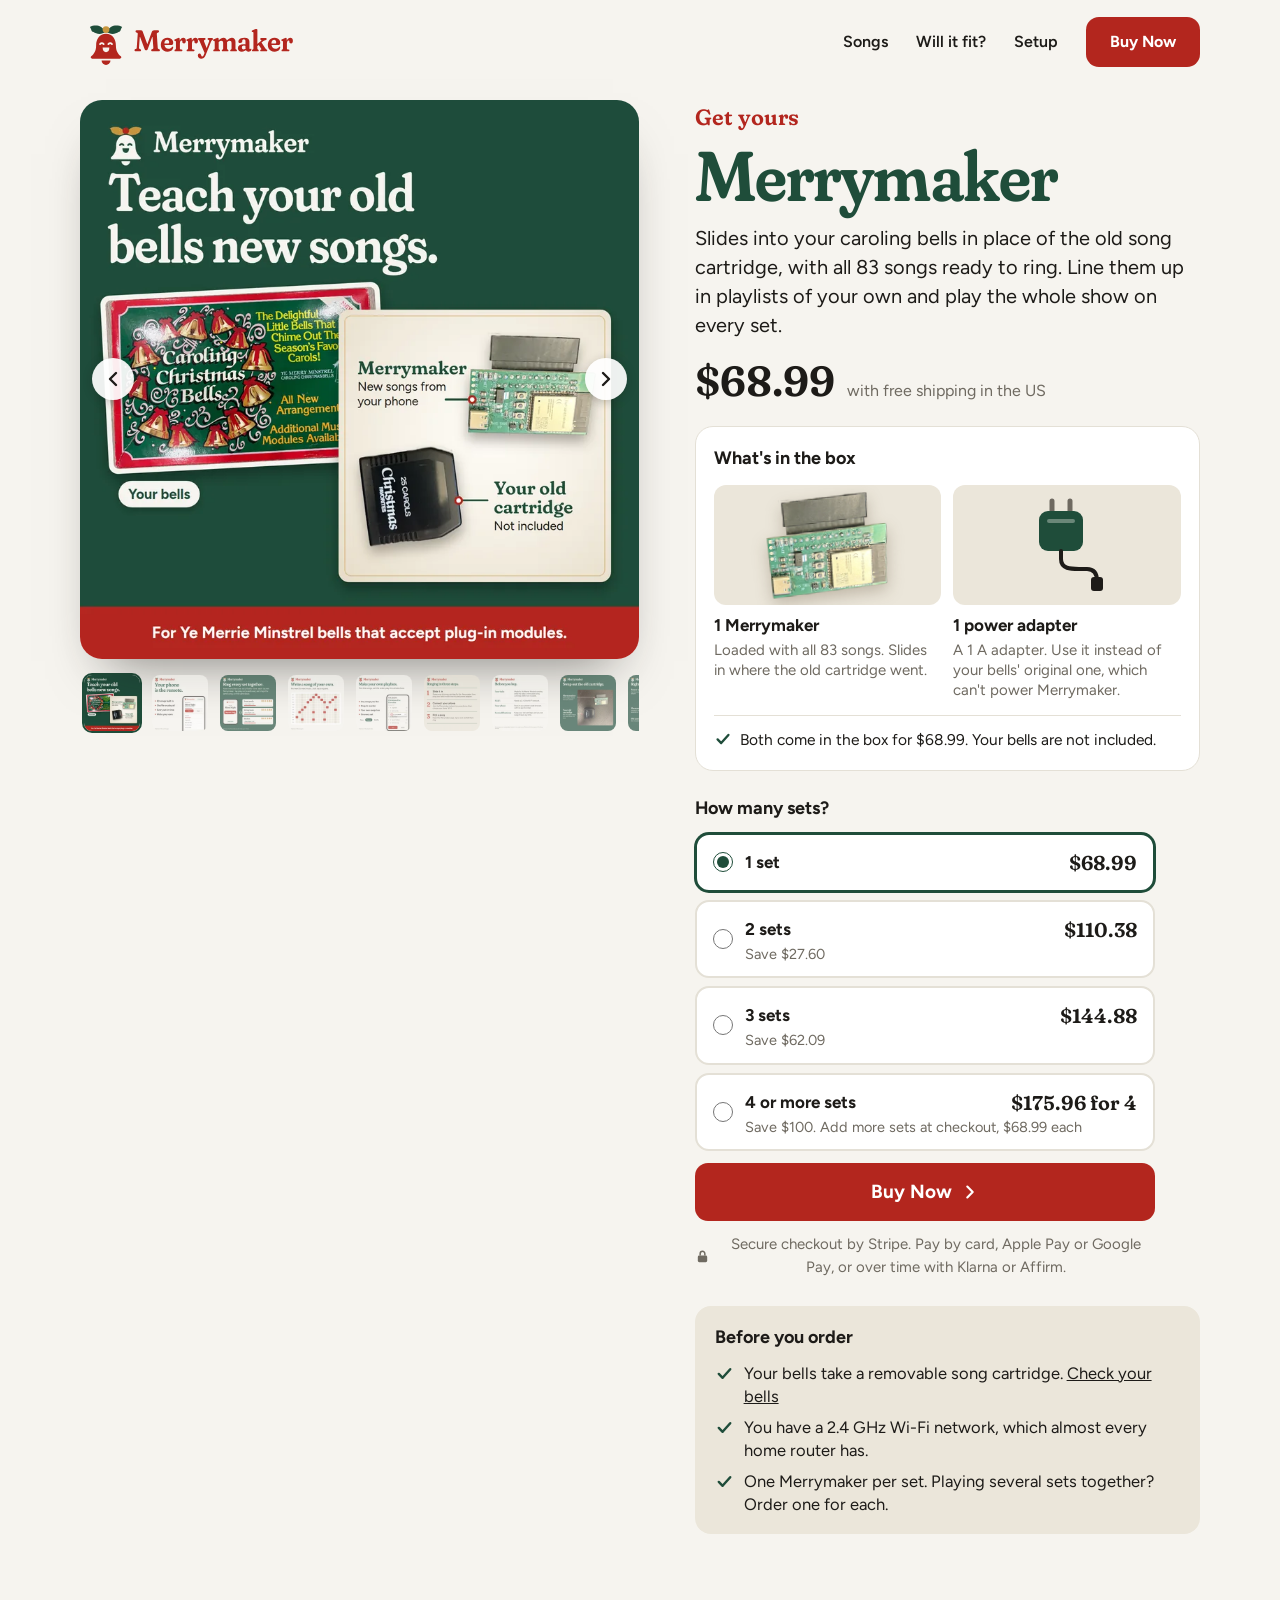
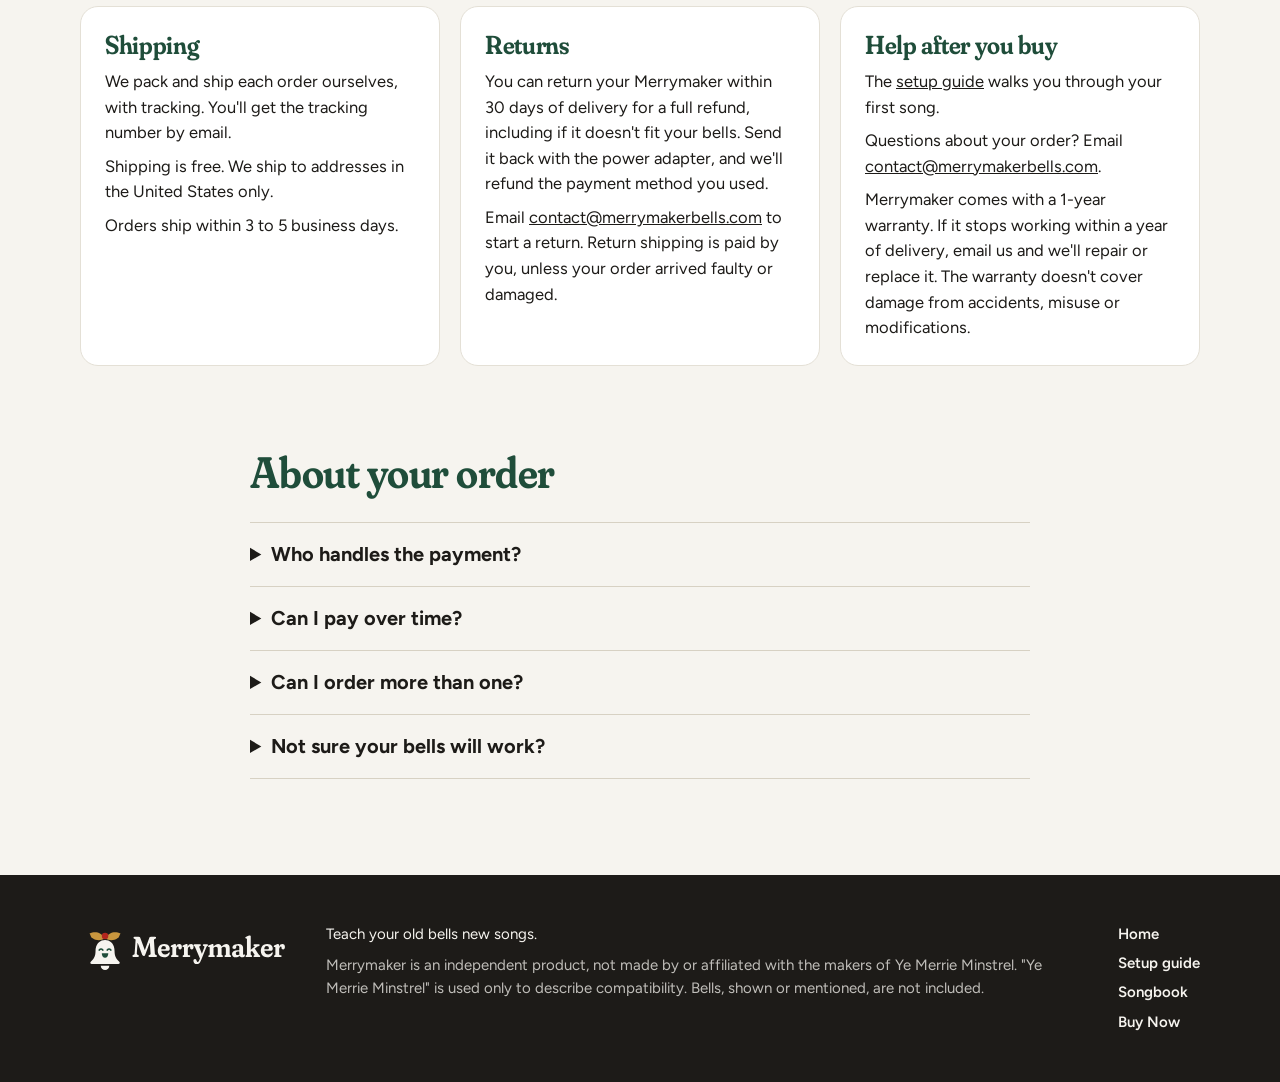
==== buy/index.html @ 20d55457 "Build from open-jingle-bells b31daf8 (web/2026-11-07.5)" ====
<!doctype html>
<html lang="en" class="no-js">
<head>
<meta charset="utf-8">
<script>(function(w,d,s,l,i){w[l]=w[l]||[];w[l].push({'gtm.start':new Date().getTime(),event:'gtm.js'});var f=d.getElementsByTagName(s)[0],j=d.createElement(s),dl=l!='dataLayer'?'&l='+l:'';j.async=true;j.src='https://www.googletagmanager.com/gtm.js?id='+i+dl;f.parentNode.insertBefore(j,f);})(window,document,'script','dataLayer','GTM-5VJ4SF43');</script>
<meta name="viewport" content="width=device-width,initial-scale=1">
<title>Buy Merrymaker</title>

<meta name="description" content="Order a Merrymaker for your Ye Merrie Minstrel caroling bells. 83 songs, a 1 A power adapter, and secure checkout by Stripe.">
<link rel="canonical" href="https://merrymakerbells.com/buy/">
<meta name="theme-color" content="#1f4d3a">
<meta property="og:type" content="product">
<meta property="og:url" content="https://merrymakerbells.com/buy/">
<meta property="og:title" content="Buy Merrymaker">
<meta property="og:description" content="83 songs for your caroling bells, played from your phone.">
<meta property="og:image" content="https://merrymakerbells.com/img/share.jpg">
<meta name="twitter:card" content="summary_large_image">
<link rel="icon" href="/img/favicon.svg" type="image/svg+xml">
<link rel="apple-touch-icon" href="/apple-touch-icon.png">
<link rel="preload" href="/fonts/fraunces.woff2" as="font" type="font/woff2" crossorigin>
<link rel="stylesheet" href="/site.css">
<style>
.order{display:grid;grid-template-columns:minmax(0,1.05fr) minmax(0,.95fr);gap:56px;align-items:start;padding-top:16px;padding-bottom:72px}

/* Gallery: main viewer with a thumbnail strip underneath */
.gallery{position:sticky;top:16px;display:grid;gap:12px}
.viewer{position:relative}
.slides{display:flex;overflow-x:auto;scroll-snap-type:x mandatory;scrollbar-width:none;border-radius:22px;aspect-ratio:1;box-shadow:0 28px 50px -26px rgba(29,27,24,.55)}
.slides::-webkit-scrollbar{display:none}
.slide{flex:0 0 100%;scroll-snap-align:center;scroll-snap-stop:always;aspect-ratio:1}
.zoom{display:block;width:100%;height:100%;cursor:zoom-in}
.zoom img{width:100%;height:100%;object-fit:cover}
.nav{position:absolute;top:50%;transform:translateY(-50%);width:42px;height:42px;border-radius:50%;background:rgba(255,255,255,.92);box-shadow:0 2px 10px rgba(29,27,24,.25);display:grid;place-items:center;color:var(--ink)}
.nav:hover{background:#fff;color:var(--cardinal)}
.nav svg{width:20px;height:20px}
.nav.prev{left:12px}
.nav.next{right:12px}
.rail{display:grid;grid-auto-flow:column;grid-auto-columns:60px;gap:8px;overflow-x:auto;padding:2px 2px 6px;scrollbar-width:thin}
.thumb{display:block;width:60px;height:60px;border-radius:10px;overflow:hidden;border:2px solid transparent;opacity:.65;transition:opacity .12s,border-color .12s}
.thumb img{width:100%;height:100%;object-fit:cover}
.thumb:hover{opacity:1}
.thumb[aria-current]{border-color:var(--evergreen);opacity:1}
.no-js .nav{display:none}

/* Order panel */
.order h1{font-size:clamp(44px,5.5vw,72px);line-height:1.02;color:var(--evergreen);margin-bottom:12px}
.order .lede{font-size:20px;line-height:1.45;margin-bottom:20px;max-width:30em}
.price{display:flex;align-items:baseline;gap:12px;margin-bottom:22px}
.price b{font-family:var(--font-display);font-weight:620;font-size:42px;line-height:1;font-variant-numeric:lining-nums}
.price span{color:var(--stone);font-size:16px}
.box{margin:0 0 24px;border:1px solid var(--line);border-radius:18px;background:var(--card);padding:18px}
.box h2{font-size:18px;font-weight:700;margin-bottom:12px}
.box ul{display:grid;grid-template-columns:1fr 1fr;gap:12px}
.box li{display:flex;flex-direction:column;gap:4px;font-weight:700;font-size:17px;line-height:1.25}
.box .pic{display:grid;place-items:center;height:120px;border-radius:12px;background:var(--paper-deep);margin-bottom:6px;overflow:hidden}
.box .pic img{width:auto;height:auto;max-width:82%;max-height:100px;transform:rotate(-4deg);filter:drop-shadow(0 6px 8px rgba(60,40,10,.25))}
.box .pic svg{width:96px;height:96px}
.box small{font-weight:400;color:var(--stone);font-size:15px;line-height:1.35}
.box .both{margin-top:14px;padding-top:12px;border-top:1px solid var(--line);font-size:15.5px;display:flex;gap:8px;align-items:flex-start}
.box .both svg{width:18px;height:18px;flex:none;margin-top:2px;color:var(--evergreen)}
.pay{display:grid;gap:12px;max-width:460px}
.pay .btn{width:100%;font-size:19px;min-height:58px}
.pay .btn[aria-disabled="true"]{background:var(--stone);cursor:not-allowed}
.qty{border:0;margin:0;padding:0;display:grid;gap:8px}
.qty legend{font-weight:700;font-size:18px;margin-bottom:10px;padding:0}
.qty label{display:grid;grid-template-columns:auto 1fr auto;column-gap:12px;align-items:center;border:2px solid var(--line);border-radius:14px;background:var(--card);padding:12px 16px;cursor:pointer}
.qty label:has(input:checked){border-color:var(--evergreen);box-shadow:0 0 0 1px var(--evergreen)}
.qty input{width:20px;height:20px;margin:0;accent-color:var(--evergreen);grid-row:span 2}
.qty .n{font-weight:700;font-size:17px}
.qty .p{font-family:var(--font-display);font-weight:620;font-size:20px;font-variant-numeric:lining-nums;text-align:right}
.qty small{grid-column:2/4;color:var(--stone);font-size:14.5px;line-height:1.35}
.qty label:has(input:checked) small{color:var(--evergreen)}
.pay .btn[aria-disabled="true"]:hover{transform:none;background:var(--stone)}
.soon{background:var(--card);border:2px solid var(--brass);border-radius:14px;padding:12px 16px;font-size:16px}
.secure{display:flex;gap:8px;align-items:center;justify-content:center;font-size:15px;color:var(--stone);text-align:center}
.secure svg{width:15px;height:15px;flex:none}
.check{background:var(--paper-deep);border-radius:16px;padding:18px 20px;margin-top:26px}
.check h2{font-size:18px;font-weight:700;margin-bottom:10px}
.check ul{display:grid;gap:8px;font-size:16.5px}
.check li{display:flex;gap:10px;align-items:flex-start;line-height:1.4}
.check li svg{width:19px;height:19px;flex:none;margin-top:2px;color:var(--evergreen)}

.terms{display:grid;grid-template-columns:repeat(3,1fr);gap:20px;padding-bottom:72px}
.terms section{background:var(--card);border:1px solid var(--line);border-radius:18px;padding:24px}
.terms h2{font-size:26px;line-height:1.15;color:var(--evergreen);margin-bottom:8px}
.terms p{font-size:16.5px}
.terms p+p{margin-top:8px}
.todo{color:var(--stone);font-style:italic}

.faq{padding-bottom:96px}
.faq h2{font-size:clamp(30px,4vw,44px);color:var(--evergreen);margin-bottom:16px}
.faq details{border-top:1px solid #d7d1c3}
.faq details:last-of-type{border-bottom:1px solid #d7d1c3}
.faq summary{cursor:pointer;font-weight:700;font-size:20px;padding:16px 0;list-style-position:inside}
.faq details p{padding:0 0 18px;max-width:40em}

/* Full-screen view */
.lb{border:0;padding:0;margin:0;inset:0;width:100%;height:100vh;height:100dvh;max-width:none;max-height:none;overflow:hidden;background:rgba(18,17,15,.96);color:#fff}
.lb::backdrop{background:rgba(18,17,15,.96)}
.lb[open]{display:grid;grid-template-rows:auto 1fr auto}
.lb-top{display:flex;justify-content:space-between;align-items:center;padding:12px 16px;font-weight:700;font-variant-numeric:tabular-nums}
.lb-close{width:44px;height:44px;border-radius:50%;display:grid;place-items:center;color:#fff}
.lb-close:hover{background:rgba(255,255,255,.12)}
.lb-close svg{width:22px;height:22px}
/* The picture is pinned inside the stage, so it always fits between the top bar and the caption. */
.lb-stage{position:relative;min-height:0;touch-action:pan-y}
.lb-stage img{position:absolute;inset:0 72px;width:calc(100% - 144px);height:100%;object-fit:contain}
.lb .nav{background:rgba(255,255,255,.14);color:#fff;box-shadow:none}
.lb .nav:hover{background:rgba(255,255,255,.28);color:#fff}
.lb-cap{padding:12px 16px 18px;min-height:48px;text-align:center;font-size:15px;opacity:.85;max-width:50em;justify-self:center}

@media (max-width:900px){
  .order{grid-template-columns:1fr;gap:32px;padding-bottom:56px}
  .gallery{position:static;max-width:560px;width:100%;justify-self:center}
  .terms{grid-template-columns:1fr}
}
@media (max-width:640px){
  .slides{border-radius:16px}
  .nav{width:38px;height:38px}
  .nav.prev{left:8px}.nav.next{right:8px}
  .price b{font-size:38px}
  .lb-stage img{inset:0 8px;width:calc(100% - 16px)}
  .lb-stage .nav{display:none}
  .faq summary{font-size:18px}
}
@media (prefers-reduced-motion:reduce){.thumb{transition:none}}
</style>
</head>
<body>
<noscript><iframe src="https://www.googletagmanager.com/ns.html?id=GTM-5VJ4SF43" height="0" width="0" style="display:none;visibility:hidden"></iframe></noscript>
<a class="skip" href="#main">Skip to content</a>

<header class="wrap topnav">
  <a class="home" href="/" aria-label="Merrymaker home"><img src="/img/lockup-horizontal.svg" alt="Merrymaker" width="220" height="52"></a>
  <nav aria-label="Main"><ul>
    <li><a href="/#songs">Songs</a></li>
    <li><a href="/#fit">Will it fit?</a></li>
    <li><a href="/setup/">Setup</a></li>
    <li><a class="btn primary" href="/buy/" aria-current="page">Buy Now</a></li>
  </ul></nav>
</header>

<main id="main">
  <div class="wrap order">
    <section class="gallery" aria-label="Pictures (12)">
      <div class="viewer">
        <ul class="slides" tabindex="0" aria-label="Pictures. Use the arrow keys to move between them.">
<li class="slide"><button type="button" class="zoom" data-i="0" data-lg="/img/g/hero-lg.webp" aria-label="Image 1 of 12, open larger: Merrymaker beside an original song cartridge, in front of a Caroling Christmas Bells box"><img src="/img/g/hero-md.webp" srcset="/img/g/hero-md.webp 800w, /img/g/hero-lg.webp 1600w" sizes="(max-width:900px) 100vw, 560px" width="800" height="800" alt="Merrymaker beside an original song cartridge, in front of a Caroling Christmas Bells box" fetchpriority="high"></button></li>
<li class="slide"><button type="button" class="zoom" data-i="1" data-lg="/img/g/control-lg.webp" aria-label="Image 2 of 12, open larger: Your phone is the remote: 83 songs, shuffle or play all, every set in time, write your own"><img src="/img/g/control-md.webp" srcset="/img/g/control-md.webp 800w, /img/g/control-lg.webp 1600w" sizes="(max-width:900px) 100vw, 560px" width="800" height="800" alt="Your phone is the remote: 83 songs, shuffle or play all, every set in time, write your own" loading="lazy"></button></li>
<li class="slide"><button type="button" class="zoom" data-i="2" data-lg="/img/g/choir-lg.webp" aria-label="Image 3 of 12, open larger: Ring every set together: tap once and every set rings the same song on the same beat"><img src="/img/g/choir-md.webp" srcset="/img/g/choir-md.webp 800w, /img/g/choir-lg.webp 1600w" sizes="(max-width:900px) 100vw, 560px" width="800" height="800" alt="Ring every set together: tap once and every set rings the same song on the same beat" loading="lazy"></button></li>
<li class="slide"><button type="button" class="zoom" data-i="3" data-lg="/img/g/compose-lg.webp" aria-label="Image 4 of 12, open larger: Write a song of your own by tapping squares on a grid, no music reading needed"><img src="/img/g/compose-md.webp" srcset="/img/g/compose-md.webp 800w, /img/g/compose-lg.webp 1600w" sizes="(max-width:900px) 100vw, 560px" width="800" height="800" alt="Write a song of your own by tapping squares on a grid, no music reading needed" loading="lazy"></button></li>
<li class="slide"><button type="button" class="zoom" data-i="4" data-lg="/img/g/playlists-lg.webp" aria-label="Image 5 of 12, open larger: Make your own playlists: any songs you like, drag to reorder, play once, repeat or shuffle on every set"><img src="/img/g/playlists-md.webp" srcset="/img/g/playlists-md.webp 800w, /img/g/playlists-lg.webp 1600w" sizes="(max-width:900px) 100vw, 560px" width="800" height="800" alt="Make your own playlists: any songs you like, drag to reorder, play once, repeat or shuffle on every set" loading="lazy"></button></li>
<li class="slide"><button type="button" class="zoom" data-i="5" data-lg="/img/g/steps-lg.webp" aria-label="Image 6 of 12, open larger: Ringing in three steps: slide it in, connect your phone, pick a song"><img src="/img/g/steps-md.webp" srcset="/img/g/steps-md.webp 800w, /img/g/steps-lg.webp 1600w" sizes="(max-width:900px) 100vw, 560px" width="800" height="800" alt="Ringing in three steps: slide it in, connect your phone, pick a song" loading="lazy"></button></li>
<li class="slide"><button type="button" class="zoom" data-i="6" data-lg="/img/g/before-lg.webp" aria-label="Image 7 of 12, open larger: Before you buy: your bells, Wi-Fi, your phone, and no modifications needed"><img src="/img/g/before-md.webp" srcset="/img/g/before-md.webp 800w, /img/g/before-lg.webp 1600w" sizes="(max-width:900px) 100vw, 560px" width="800" height="800" alt="Before you buy: your bells, Wi-Fi, your phone, and no modifications needed" loading="lazy"></button></li>
<li class="slide"><button type="button" class="zoom" data-i="7" data-lg="/img/g/swap-lg.webp" aria-label="Image 8 of 12, open larger: Swap out the old cartridge for Merrymaker"><img src="/img/g/swap-md.webp" srcset="/img/g/swap-md.webp 800w, /img/g/swap-lg.webp 1600w" sizes="(max-width:900px) 100vw, 560px" width="800" height="800" alt="Swap out the old cartridge for Merrymaker" loading="lazy"></button></li>
<li class="slide"><button type="button" class="zoom" data-i="8" data-lg="/img/g/where-lg.webp" aria-label="Image 9 of 12, open larger: Merrymaker goes right where the old cartridge went, powered by the included 1 A adapter"><img src="/img/g/where-md.webp" srcset="/img/g/where-md.webp 800w, /img/g/where-lg.webp 1600w" sizes="(max-width:900px) 100vw, 560px" width="800" height="800" alt="Merrymaker goes right where the old cartridge went, powered by the included 1 A adapter" loading="lazy"></button></li>
<li class="slide"><button type="button" class="zoom" data-i="9" data-lg="/img/g/fit-lg.webp" aria-label="Image 10 of 12, open larger: Check your bells first: sets with a slide-out song cartridge work, sets with built-in songs don&#x27;t"><img src="/img/g/fit-md.webp" srcset="/img/g/fit-md.webp 800w, /img/g/fit-lg.webp 1600w" sizes="(max-width:900px) 100vw, 560px" width="800" height="800" alt="Check your bells first: sets with a slide-out song cartridge work, sets with built-in songs don&#x27;t" loading="lazy"></button></li>
<li class="slide"><button type="button" class="zoom" data-i="10" data-lg="/img/g/more-sets-lg.webp" aria-label="Image 11 of 12, open larger: Also works with the AUS200/201 and AUS300 sets"><img src="/img/g/more-sets-md.webp" srcset="/img/g/more-sets-md.webp 800w, /img/g/more-sets-lg.webp 1600w" sizes="(max-width:900px) 100vw, 560px" width="800" height="800" alt="Also works with the AUS200/201 and AUS300 sets" loading="lazy"></button></li>
<li class="slide"><button type="button" class="zoom" data-i="11" data-lg="/img/g/songs-lg.webp" aria-label="Image 12 of 12, open larger: 83 songs in five collections, ready to ring"><img src="/img/g/songs-md.webp" srcset="/img/g/songs-md.webp 800w, /img/g/songs-lg.webp 1600w" sizes="(max-width:900px) 100vw, 560px" width="800" height="800" alt="83 songs in five collections, ready to ring" loading="lazy"></button></li>
        </ul>
        <button type="button" class="nav prev" aria-label="Previous picture"><svg viewBox="0 0 20 20" aria-hidden="true"><path d="M13 4l-6 6 6 6" fill="none" stroke="currentColor" stroke-width="2.4" stroke-linecap="round" stroke-linejoin="round"/></svg></button>
        <button type="button" class="nav next" aria-label="Next picture"><svg viewBox="0 0 20 20" aria-hidden="true"><path d="M7 4l6 6-6 6" fill="none" stroke="currentColor" stroke-width="2.4" stroke-linecap="round" stroke-linejoin="round"/></svg></button>
      </div>
      <ul class="rail">
<li><button type="button" class="thumb" data-i="0" aria-label="Show image 1 of 12" aria-current="true"><img src="/img/g/hero-thumb.webp" width="160" height="160" alt="" loading="lazy"></button></li>
<li><button type="button" class="thumb" data-i="1" aria-label="Show image 2 of 12"><img src="/img/g/control-thumb.webp" width="160" height="160" alt="" loading="lazy"></button></li>
<li><button type="button" class="thumb" data-i="2" aria-label="Show image 3 of 12"><img src="/img/g/choir-thumb.webp" width="160" height="160" alt="" loading="lazy"></button></li>
<li><button type="button" class="thumb" data-i="3" aria-label="Show image 4 of 12"><img src="/img/g/compose-thumb.webp" width="160" height="160" alt="" loading="lazy"></button></li>
<li><button type="button" class="thumb" data-i="4" aria-label="Show image 5 of 12"><img src="/img/g/playlists-thumb.webp" width="160" height="160" alt="" loading="lazy"></button></li>
<li><button type="button" class="thumb" data-i="5" aria-label="Show image 6 of 12"><img src="/img/g/steps-thumb.webp" width="160" height="160" alt="" loading="lazy"></button></li>
<li><button type="button" class="thumb" data-i="6" aria-label="Show image 7 of 12"><img src="/img/g/before-thumb.webp" width="160" height="160" alt="" loading="lazy"></button></li>
<li><button type="button" class="thumb" data-i="7" aria-label="Show image 8 of 12"><img src="/img/g/swap-thumb.webp" width="160" height="160" alt="" loading="lazy"></button></li>
<li><button type="button" class="thumb" data-i="8" aria-label="Show image 9 of 12"><img src="/img/g/where-thumb.webp" width="160" height="160" alt="" loading="lazy"></button></li>
<li><button type="button" class="thumb" data-i="9" aria-label="Show image 10 of 12"><img src="/img/g/fit-thumb.webp" width="160" height="160" alt="" loading="lazy"></button></li>
<li><button type="button" class="thumb" data-i="10" aria-label="Show image 11 of 12"><img src="/img/g/more-sets-thumb.webp" width="160" height="160" alt="" loading="lazy"></button></li>
<li><button type="button" class="thumb" data-i="11" aria-label="Show image 12 of 12"><img src="/img/g/songs-thumb.webp" width="160" height="160" alt="" loading="lazy"></button></li>
      </ul>
    </section>

    <section aria-labelledby="buy-title">
      <p class="kicker">Get yours</p>
      <h1 class="display" id="buy-title">Merrymaker</h1>
      <p class="lede">Slides into your caroling bells in place of the old song cartridge, with all 83 songs ready to ring. Line them up in playlists of your own and play the whole show on every set.</p>
      <p class="price"><b>$68.99</b><span>with free shipping in the US</span></p>

      <div class="box">
        <h2 id="inbox">What's in the box</h2>
        <ul aria-labelledby="inbox">
          <li><div class="pic"><img src="/img/cut-board-400.webp" srcset="/img/cut-board-400.webp 400w, /img/cut-board-800.webp 800w" sizes="200px" alt="The Merrymaker board" loading="lazy"></div>1 Merrymaker<small>Loaded with all 83 songs. Slides in where the old cartridge went.</small></li>
          <li><div class="pic"><svg viewBox="0 0 96 96" aria-hidden="true"><path d="M33 14V4M51 14V4" stroke="#6f6a61" stroke-width="5" stroke-linecap="round"/><rect x="20" y="14" width="44" height="40" rx="9" fill="#1f4d3a"/><rect x="28" y="22" width="28" height="4" rx="2" fill="#f6f4ef" opacity=".35"/><path d="M42 54v8c0 10 10 10 18 10h8c8 0 10 6 10 12" fill="none" stroke="#1d1b18" stroke-width="4" stroke-linecap="round"/><rect x="72" y="80" width="12" height="14" rx="3" fill="#1d1b18"/></svg></div>1 power adapter<small>A 1 A adapter. Use it instead of your bells' original one, which can't power Merrymaker.</small></li>
        </ul>
        <p class="both"><svg viewBox="0 0 20 20" aria-hidden="true"><path d="M4 10.5l4 4 8-9" fill="none" stroke="currentColor" stroke-width="2.6" stroke-linecap="round" stroke-linejoin="round"/></svg><span>Both come in the box for $68.99. Your bells are not included.</span></p>
      </div>

      <div class="pay">
        <fieldset class="qty"><legend>How many sets?</legend><label><input type="radio" name="qty" value="1" data-href="https://buy.stripe.com/7sY28reCAdoDeRgaYIfUQ02" checked><span class="n">1 set</span><span class="p">$68.99</span></label><label><input type="radio" name="qty" value="2" data-href="https://buy.stripe.com/14A4gz8ec3O3bF44AkfUQ03"><span class="n">2 sets</span><span class="p">$110.38</span><small>Save $27.60</small></label><label><input type="radio" name="qty" value="3" data-href="https://buy.stripe.com/8x2bJ1gKI98nbF47MwfUQ04"><span class="n">3 sets</span><span class="p">$144.88</span><small>Save $62.09</small></label><label><input type="radio" name="qty" value="4+" data-href="https://buy.stripe.com/dRmeVd7a8fwLdNc4AkfUQ05"><span class="n">4 or more sets</span><span class="p">$175.96 for 4</span><small>Save $100. Add more sets at checkout, $68.99 each</small></label></fieldset><a class="btn primary" id="checkout" href="https://buy.stripe.com/7sY28reCAdoDeRgaYIfUQ02">Buy Now<svg viewBox="0 0 20 20" aria-hidden="true"><path d="M7 4l6 6-6 6" fill="none" stroke="currentColor" stroke-width="2.4" stroke-linecap="round" stroke-linejoin="round"/></svg></a><script>(()=>{const a=document.getElementById("checkout");for(const r of document.querySelectorAll('input[name="qty"]'))r.addEventListener("change",()=>{a.href=r.dataset.href});const c=document.querySelector('input[name="qty"]:checked');if(c)a.href=c.dataset.href})()</script>
        <p class="secure"><svg viewBox="0 0 16 16" aria-hidden="true"><rect x="3" y="7" width="10" height="7" rx="1.5" fill="currentColor"/><path d="M5.5 7V5a2.5 2.5 0 015 0v2" fill="none" stroke="currentColor" stroke-width="1.6"/></svg>Secure checkout by Stripe. Pay by card, Apple Pay or Google Pay, or over time with Klarna or Affirm.</p>
      </div>

      <div class="check">
        <h2>Before you order</h2>
        <ul>
          <li><svg viewBox="0 0 20 20" aria-hidden="true"><path d="M4 10.5l4 4 8-9" fill="none" stroke="currentColor" stroke-width="2.6" stroke-linecap="round" stroke-linejoin="round"/></svg><span>Your bells take a removable song cartridge. <a href="/#fit">Check your bells</a></span></li>
          <li><svg viewBox="0 0 20 20" aria-hidden="true"><path d="M4 10.5l4 4 8-9" fill="none" stroke="currentColor" stroke-width="2.6" stroke-linecap="round" stroke-linejoin="round"/></svg><span>You have a 2.4 GHz Wi-Fi network, which almost every home router has.</span></li>
          <li><svg viewBox="0 0 20 20" aria-hidden="true"><path d="M4 10.5l4 4 8-9" fill="none" stroke="currentColor" stroke-width="2.6" stroke-linecap="round" stroke-linejoin="round"/></svg><span>One Merrymaker per set. Playing several sets together? Order one for each.</span></li>
        </ul>
      </div>
    </section>
  </div>

  <div class="wrap terms">
    <section aria-labelledby="t-ship">
      <h2 class="display" id="t-ship">Shipping</h2>
      <p>We pack and ship each order ourselves, with tracking. You'll get the tracking number by email.</p>
      <p>Shipping is free. We ship to addresses in the United States only.</p>
      <p>Orders ship within 3 to 5 business days.</p>
    </section>
    <section aria-labelledby="t-returns">
      <h2 class="display" id="t-returns">Returns</h2>
      <p>You can return your Merrymaker within 30 days of delivery for a full refund, including if it doesn't fit your bells. Send it back with the power adapter, and we'll refund the payment method you used.</p>
      <p>Email <a href="mailto:contact@merrymakerbells.com">contact@merrymakerbells.com</a> to start a return. Return shipping is paid by you, unless your order arrived faulty or damaged.</p>
    </section>
    <section aria-labelledby="t-help">
      <h2 class="display" id="t-help">Help after you buy</h2>
      <p>The <a href="/setup/">setup guide</a> walks you through your first song.</p>
      <p>Questions about your order? Email <a href="mailto:contact@merrymakerbells.com">contact@merrymakerbells.com</a>.</p>
      <p>Merrymaker comes with a 1-year warranty. If it stops working within a year of delivery, email us and we'll repair or replace it. The warranty doesn't cover damage from accidents, misuse or modifications.</p>
    </section>
  </div>

  <section class="wrap narrow faq" aria-labelledby="faq">
    <h2 class="display" id="faq">About your order</h2>
    <details><summary>Who handles the payment?</summary><p>Stripe, a payment company used by millions of businesses. Your payment details go straight to Stripe and never reach us. Stripe emails you a receipt as soon as you pay.</p></details>
    <details><summary>Can I pay over time?</summary><p>Yes. Choose Klarna or Affirm at checkout to split the cost into smaller payments. They decide who qualifies and set the terms, and you pay them directly. Which options you see depends on your order.</p></details>
    <details><summary>Can I order more than one?</summary><p>Yes, and you save when you do. Pick how many above: 2 sets save $27.60, 3 sets save $62.09, and 4 or more save $100. Each set of bells needs its own Merrymaker, and up to 17 sets can play together.</p></details>
    <details><summary>Not sure your bells will work?</summary><p>See <a href="/#fit">Check your bells first</a>. If you're still unsure, email a photo of your bells to <a href="mailto:contact@merrymakerbells.com">contact@merrymakerbells.com</a> before you order and we'll tell you.</p></details>
  </section>
</main>

<dialog class="lb" aria-label="Picture viewer">
  <div class="lb-top"><span><span class="now">1</span> of 12</span><button type="button" class="lb-close" aria-label="Close"><svg viewBox="0 0 20 20" aria-hidden="true"><path d="M5 5l10 10M15 5L5 15" fill="none" stroke="currentColor" stroke-width="2.2" stroke-linecap="round"/></svg></button></div>
  <div class="lb-stage">
    <img alt="">
    <button type="button" class="nav prev" style="left:12px" aria-label="Previous picture"><svg viewBox="0 0 20 20" aria-hidden="true"><path d="M13 4l-6 6 6 6" fill="none" stroke="currentColor" stroke-width="2.4" stroke-linecap="round" stroke-linejoin="round"/></svg></button>
    <button type="button" class="nav next" style="right:12px" aria-label="Next picture"><svg viewBox="0 0 20 20" aria-hidden="true"><path d="M7 4l6 6-6 6" fill="none" stroke="currentColor" stroke-width="2.4" stroke-linecap="round" stroke-linejoin="round"/></svg></button>
  </div>
  <p class="lb-cap"></p>
</dialog>

<footer class="on-dark">
  <div class="wrap">
    <img class="logo" src="/img/lockup-horizontal-paper.svg" alt="Merrymaker" width="212" height="50">
    <div>
      <p>Teach your old bells new songs.</p>
      <p class="dim">Merrymaker is an independent product, not made by or affiliated with the makers of Ye Merrie Minstrel. "Ye Merrie Minstrel" is used only to describe compatibility. Bells, shown or mentioned, are not included.</p>
    </div>
    <nav aria-label="Footer"><ul>
      <li><a href="/">Home</a></li>
      <li><a href="/setup/">Setup guide</a></li>
      <li><a href="/#songs">Songbook</a></li>
      <li><a href="/buy/">Buy Now</a></li>
    </ul></nav>
  </div>
</footer>
<script src="/buy/gallery.js" defer></script>
</body>
</html>
---- site.css ----
/* merrymakerbells.com. Colors match branding/tokens.css. */
@font-face{font-family:"Fraunces";src:url("/fonts/fraunces.woff2") format("woff2");font-weight:500 700;font-display:swap}
@font-face{font-family:"Figtree";src:url("/fonts/figtree.woff2") format("woff2");font-weight:400 800;font-display:swap}
:root{
  --cardinal:#b3261e;--cardinal-dark:#8f1d17;--evergreen:#1f4d3a;--evergreen-deep:#173a2c;--brass:#c8963e;
  --paper:#f6f4ef;--paper-deep:#ebe6da;--ink:#1d1b18;--stone:#6f6a61;--line:#e4e0d6;--card:#fff;
  --font-display:"Fraunces",Georgia,serif;
  --font-text:"Figtree",-apple-system,"Segoe UI",Roboto,sans-serif;
  --gutter:40px;
}
*{box-sizing:border-box}
html{scroll-behavior:smooth;-webkit-text-size-adjust:100%;scroll-padding-top:16px}
body{margin:0;background:var(--paper);color:var(--ink);font:400 18px/1.55 var(--font-text)}
img,svg{display:block;max-width:100%;height:auto}
h1,h2,h3,p,ul,ol,figure,dl,dd{margin:0}
ul,ol{padding:0;list-style:none}
a{color:inherit}
a:hover{color:var(--cardinal)}
button{font:inherit;color:inherit;cursor:pointer;border:0;background:none;padding:0}
:focus-visible{outline:3px solid var(--cardinal);outline-offset:3px;border-radius:4px}
.on-dark :focus-visible{outline-color:var(--paper)}
.on-dark a:hover{color:#fff}
.display{font-family:var(--font-display);font-weight:620;font-variation-settings:"opsz" 144;letter-spacing:-.012em;text-wrap:balance}
.wrap{max-width:1200px;margin:0 auto;padding:0 var(--gutter)}
.narrow{max-width:860px}
.sr{position:absolute;width:1px;height:1px;overflow:hidden;clip:rect(0 0 0 0);white-space:nowrap}
.skip{position:absolute;left:12px;top:-60px;z-index:9;background:var(--ink);color:var(--paper);padding:10px 16px;border-radius:10px;font-weight:700}
.skip:focus{top:12px}
.draftbar{background:var(--brass);color:var(--ink);text-align:center;font-size:14px;font-weight:700;padding:7px 16px}

.btn{display:inline-flex;align-items:center;justify-content:center;gap:9px;min-height:50px;padding:11px 24px;border-radius:13px;font-weight:700;text-decoration:none;text-align:center;transition:transform .12s ease,background .12s}
.btn:hover{transform:translateY(-2px)}
.btn:active{transform:none}
.btn.primary{background:var(--cardinal);color:#fff}
.btn.primary:hover{background:var(--cardinal-dark);color:#fff}
.btn.quiet{border:2px solid var(--evergreen);color:var(--evergreen)}
.btn.quiet:hover{background:var(--evergreen);color:var(--paper)}
.btn.light{background:var(--paper);color:var(--ink)}
.btn.light:hover{color:var(--ink);background:#fff}
.btn svg{width:18px;height:18px;flex:none}

h2.title{font-size:clamp(34px,4.4vw,56px);line-height:1.05;color:var(--evergreen);margin-bottom:14px}
.on-dark h2.title{color:var(--paper)}
.intro{font-size:20px;max-width:34em;margin-bottom:36px}
.kicker{font-family:var(--font-display);font-size:22px;font-weight:620;color:var(--cardinal);font-variation-settings:"opsz" 30;margin-bottom:6px}
.fine{font-size:15.5px;color:var(--stone)}
.on-dark .fine{color:inherit;opacity:.85}

/* Header */
.topnav{display:flex;align-items:center;justify-content:space-between;gap:24px;padding-top:16px;padding-bottom:16px}
.topnav .home img{height:52px;width:auto}
.topnav ul{display:flex;align-items:center;gap:28px;font-weight:600;font-size:16px}
.topnav ul a:not(.btn){text-decoration:none}
.topnav ul a[aria-current]{color:var(--cardinal)}
.topnav ul a.btn[aria-current]{color:#fff}

/* Photos */
.photo{border-radius:22px;overflow:hidden;background:#24221e;box-shadow:0 28px 50px -26px rgba(29,27,24,.7)}
.photo img{width:100%;height:100%;object-fit:cover}
.photo-cap{font-size:15px;color:var(--stone);margin-top:10px}

/* Footer */
footer{background:var(--ink);color:var(--paper);padding:48px 0;font-size:15px}
footer .wrap{display:grid;grid-template-columns:auto 1fr auto;gap:40px;align-items:start}
footer .logo{height:50px;width:auto}
footer p+p{margin-top:8px}
footer .dim{opacity:.75}
footer nav ul{display:grid;gap:6px;font-weight:600}
footer nav a{text-decoration:none}

@media (max-width:900px){
  body{font-size:17px}
  footer .wrap{grid-template-columns:1fr;gap:22px}
}
@media (max-width:640px){
  :root{--gutter:16px}
  .topnav ul li:not(:last-child){display:none}
  .topnav .home img{height:42px}
  .topnav .btn{min-height:44px;padding:8px 16px;font-size:15px}
  .intro{font-size:18.5px;margin-bottom:28px}
}
@media (prefers-reduced-motion:reduce){
  html{scroll-behavior:auto}
  .btn{transition:none}
  .btn:hover{transform:none}
}
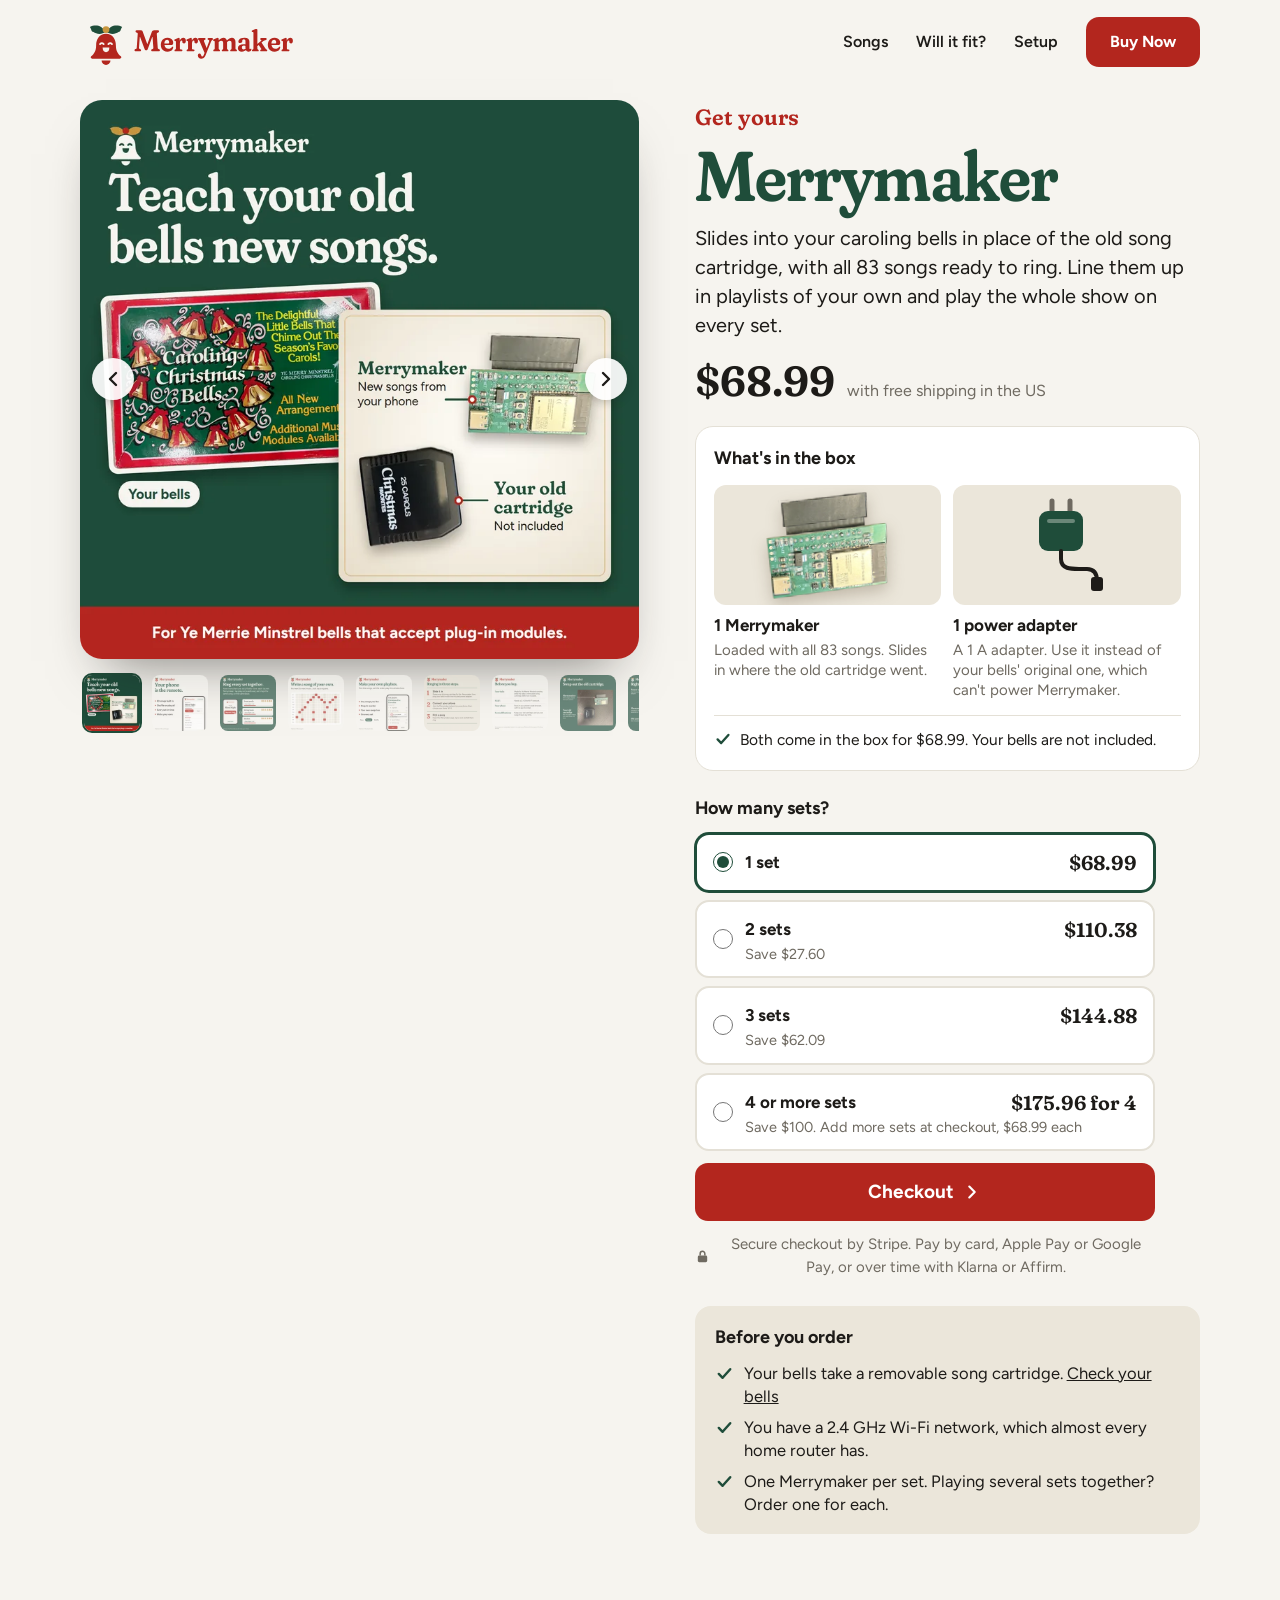
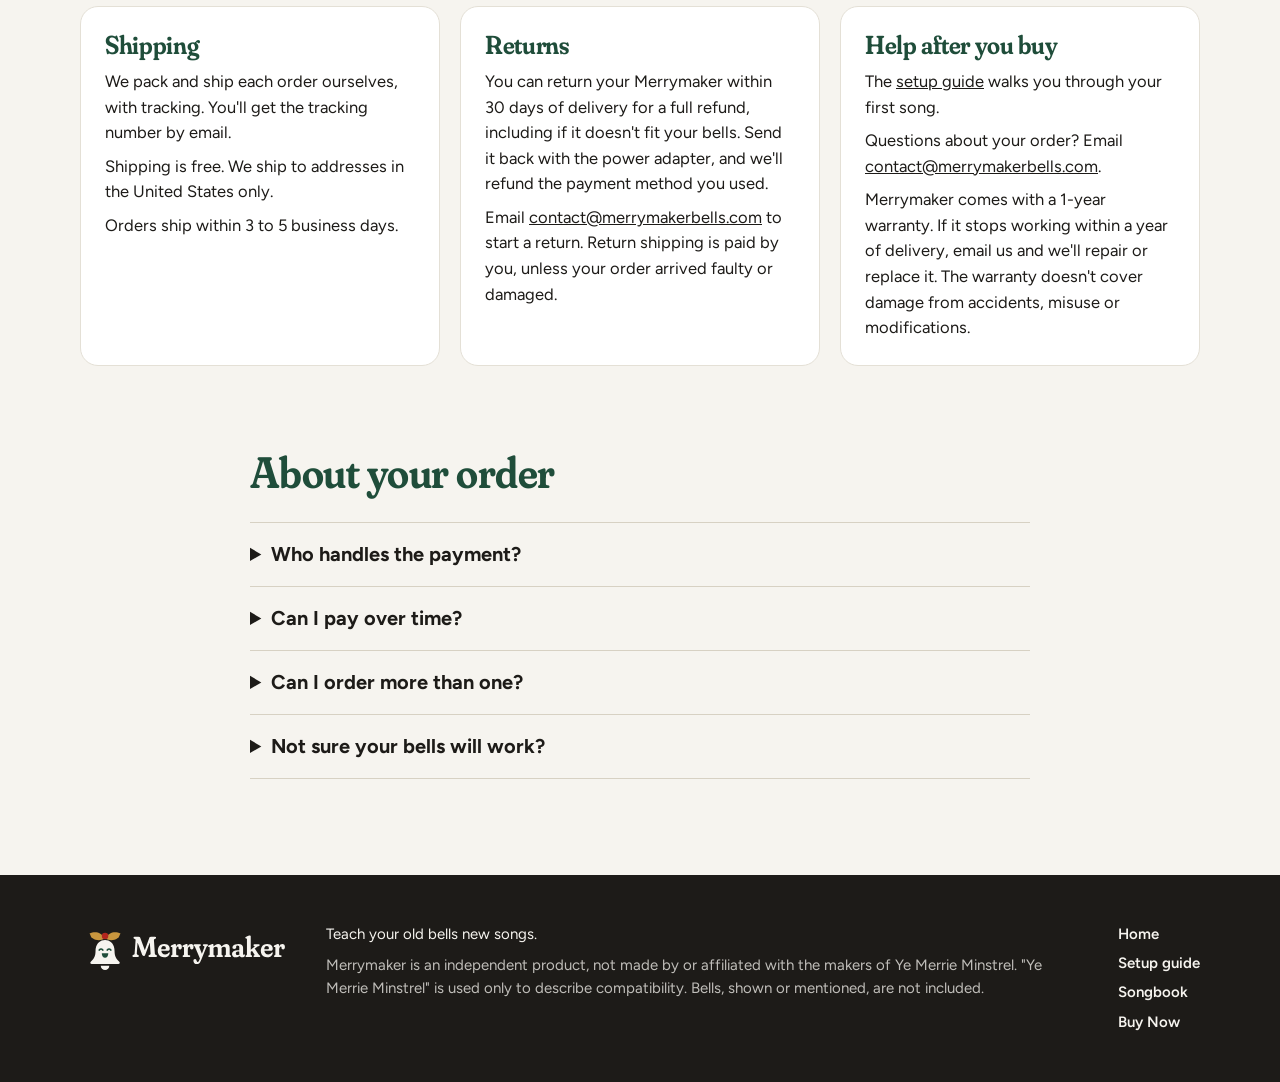
==== commit 3a759124: "Build from open-jingle-bells 203cb1d (web/2026-11-07.6)" ====
--- a/buy/index.html
+++ b/buy/index.html
@@ -193,7 +193,7 @@
       </div>
 
       <div class="pay">
-        <fieldset class="qty"><legend>How many sets?</legend><label><input type="radio" name="qty" value="1" data-href="https://buy.stripe.com/7sY28reCAdoDeRgaYIfUQ02" checked><span class="n">1 set</span><span class="p">$68.99</span></label><label><input type="radio" name="qty" value="2" data-href="https://buy.stripe.com/14A4gz8ec3O3bF44AkfUQ03"><span class="n">2 sets</span><span class="p">$110.38</span><small>Save $27.60</small></label><label><input type="radio" name="qty" value="3" data-href="https://buy.stripe.com/8x2bJ1gKI98nbF47MwfUQ04"><span class="n">3 sets</span><span class="p">$144.88</span><small>Save $62.09</small></label><label><input type="radio" name="qty" value="4+" data-href="https://buy.stripe.com/dRmeVd7a8fwLdNc4AkfUQ05"><span class="n">4 or more sets</span><span class="p">$175.96 for 4</span><small>Save $100. Add more sets at checkout, $68.99 each</small></label></fieldset><a class="btn primary" id="checkout" href="https://buy.stripe.com/7sY28reCAdoDeRgaYIfUQ02">Buy Now<svg viewBox="0 0 20 20" aria-hidden="true"><path d="M7 4l6 6-6 6" fill="none" stroke="currentColor" stroke-width="2.4" stroke-linecap="round" stroke-linejoin="round"/></svg></a><script>(()=>{const a=document.getElementById("checkout");for(const r of document.querySelectorAll('input[name="qty"]'))r.addEventListener("change",()=>{a.href=r.dataset.href});const c=document.querySelector('input[name="qty"]:checked');if(c)a.href=c.dataset.href})()</script>
+        <fieldset class="qty"><legend>How many sets?</legend><label><input type="radio" name="qty" value="1" data-href="https://buy.stripe.com/7sY28reCAdoDeRgaYIfUQ02" checked><span class="n">1 set</span><span class="p">$68.99</span></label><label><input type="radio" name="qty" value="2" data-href="https://buy.stripe.com/14A4gz8ec3O3bF44AkfUQ03"><span class="n">2 sets</span><span class="p">$110.38</span><small>Save $27.60</small></label><label><input type="radio" name="qty" value="3" data-href="https://buy.stripe.com/8x2bJ1gKI98nbF47MwfUQ04"><span class="n">3 sets</span><span class="p">$144.88</span><small>Save $62.09</small></label><label><input type="radio" name="qty" value="4+" data-href="https://buy.stripe.com/dRmeVd7a8fwLdNc4AkfUQ05"><span class="n">4 or more sets</span><span class="p">$175.96 for 4</span><small>Save $100. Add more sets at checkout, $68.99 each</small></label></fieldset><a class="btn primary" id="checkout" href="https://buy.stripe.com/7sY28reCAdoDeRgaYIfUQ02">Checkout<svg viewBox="0 0 20 20" aria-hidden="true"><path d="M7 4l6 6-6 6" fill="none" stroke="currentColor" stroke-width="2.4" stroke-linecap="round" stroke-linejoin="round"/></svg></a><script>(()=>{const a=document.getElementById("checkout");for(const r of document.querySelectorAll('input[name="qty"]'))r.addEventListener("change",()=>{a.href=r.dataset.href});const c=document.querySelector('input[name="qty"]:checked');if(c)a.href=c.dataset.href})()</script>
         <p class="secure"><svg viewBox="0 0 16 16" aria-hidden="true"><rect x="3" y="7" width="10" height="7" rx="1.5" fill="currentColor"/><path d="M5.5 7V5a2.5 2.5 0 015 0v2" fill="none" stroke="currentColor" stroke-width="1.6"/></svg>Secure checkout by Stripe. Pay by card, Apple Pay or Google Pay, or over time with Klarna or Affirm.</p>
       </div>
 
